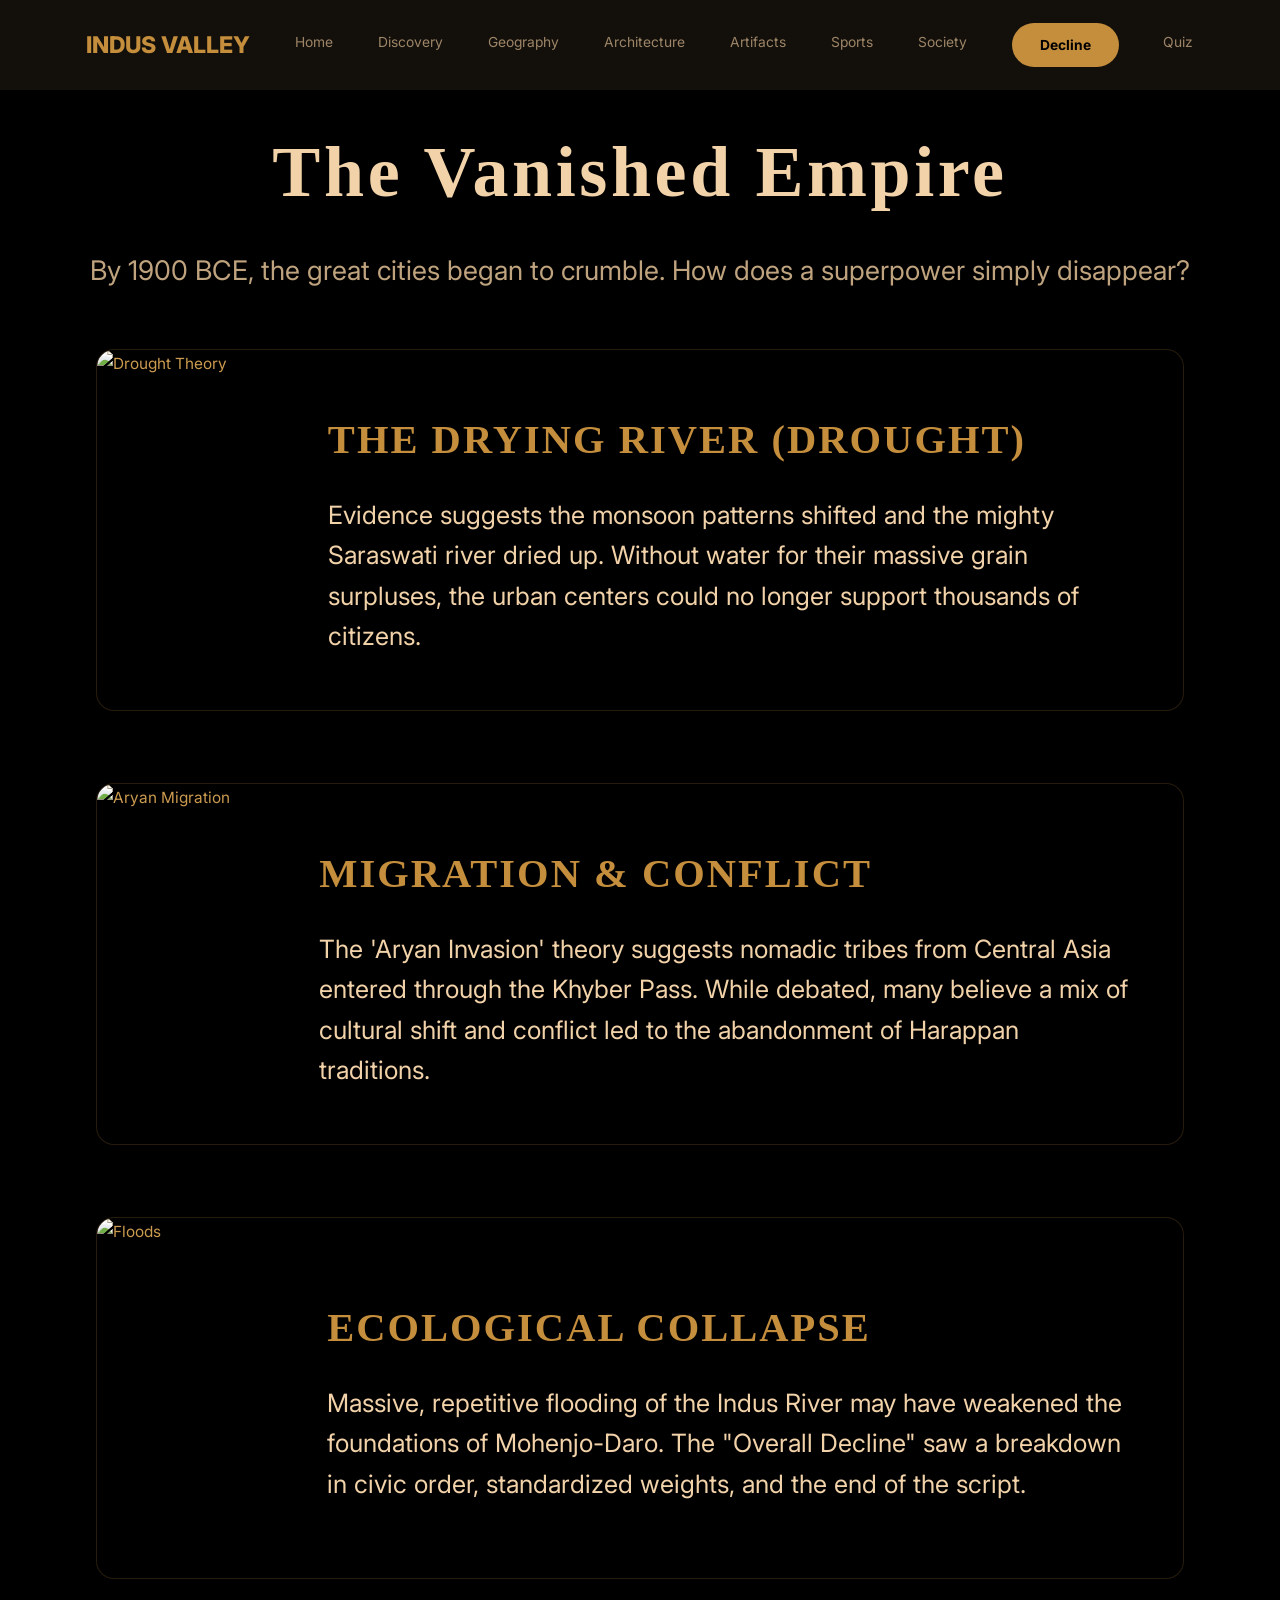
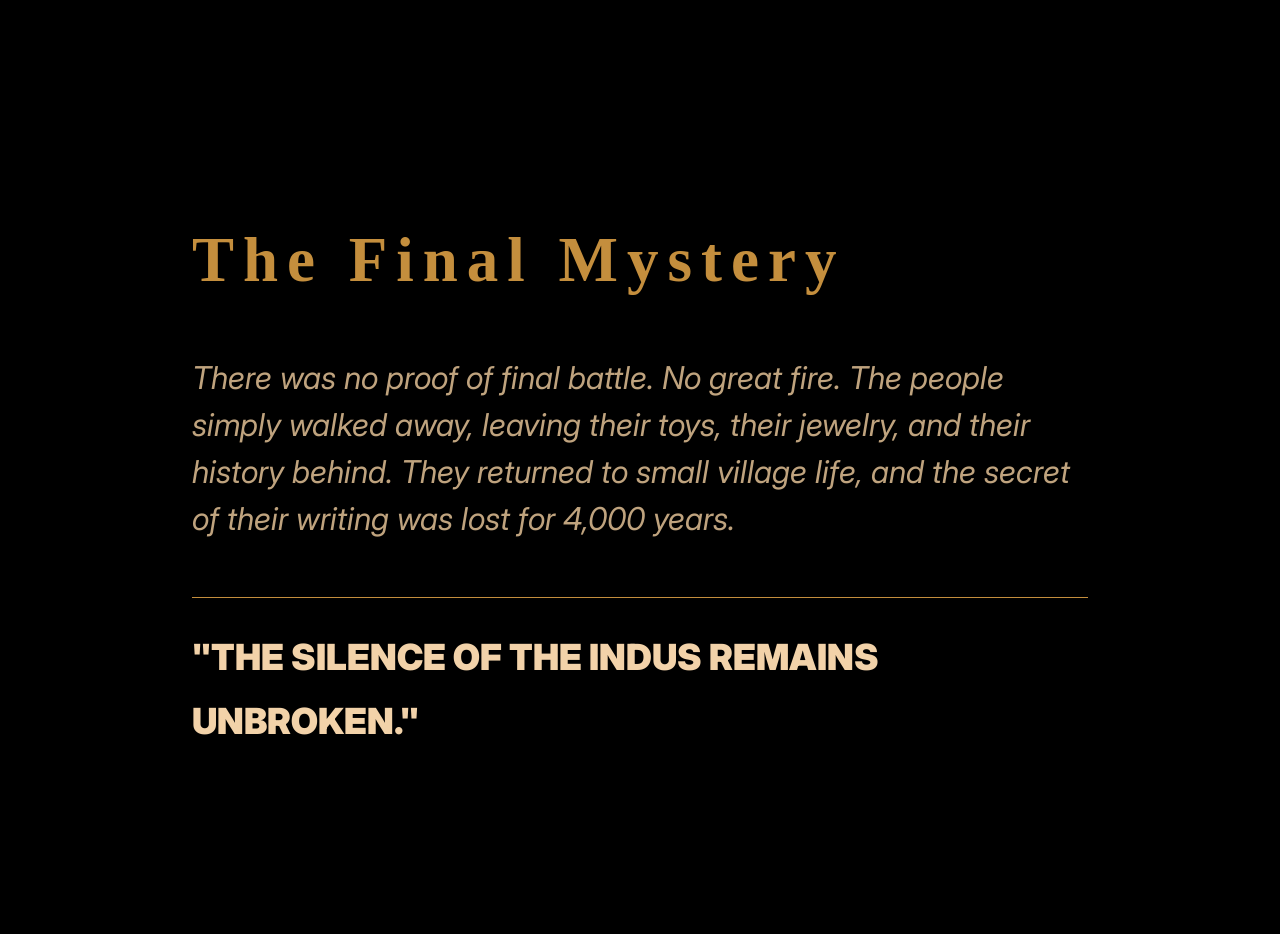
==== decline.html @ d22c120a "Update decline.html" ====
<!DOCTYPE html>
<html lang="en">
    <head>
        <meta charset="UTF-8">
        <meta name="viewport" content="width=device-width, initial-scale=1.0">
        <title>Decline - Indus Valley Civilization</title>

        <style>
            html {
                background-image: url('w1.png');
                background-size: cover;
                background-position: center;
                background-attachment: fixed;
            }
        </style>

        <link rel="stylesheet" href="style.css">
    </head>

    <script src="decline.html"></script>

    <body>
        <script src="https://kit.fontawesome.com/1a28f22896.js" crossorigin="anonymous"></script>

        <div id="header">
            <div id="logo">
                <p>Indus Valley</p>
            </div>

            <a href="index.html" class="inactive">Home</a>
            <a href="discovery.html" class="inactive">Discovery</a>
            <a href="geo.html" class="inactive">Geography</a>
            <a href="bricks.html" class="inactive">Architecture</a>
            <a href="artifacts.html" class="inactive">Artifacts</a>
            <a href="sports.html" class="inactive">Sports</a>
            <a href="society.html" class="inactive">Society</a>
            <a href="decline.html" class="active">Decline</a>
            <a href="quiz.html" class="inactive">Quiz</a>
        </div>

        <div class="decline-container">
            <h1 class="page-title">The Vanished Empire</h1>
            <p class="page-desc">By 1900 BCE, the great cities began to crumble. How does a superpower simply disappear?</p>

            <div class="theory-main-grid">
                
                <div class="theory-card">
                    <div class="theory-img">
                        <img src="x1.jpeg" alt="Drought Theory">
                    </div>
                    <div class="theory-info">
                        <h2>The Drying River (Drought)</h2>
                        <p>Evidence suggests the monsoon patterns shifted and the mighty Saraswati river dried up. Without water for their massive grain surpluses, the urban centers could no longer support thousands of citizens.</p>
                    </div>
                </div>

                <div class="theory-card">
                    <div class="theory-img">
                        <img src="x3.jpeg" alt="Aryan Migration">
                    </div>
                    <div class="theory-info">
                        <h2>Migration & Conflict</h2>
                        <p>The 'Aryan Invasion' theory suggests nomadic tribes from Central Asia entered through the Khyber Pass. While debated, many believe a mix of cultural shift and conflict led to the abandonment of Harappan traditions.</p>
                    </div>
                </div>

                <div class="theory-card">
                    <div class="theory-img">
                        <img src="x2.jpeg" alt="Floods">
                    </div>
                    <div class="theory-info">
                        <h2>Ecological Collapse</h2>
                        <p>Massive, repetitive flooding of the Indus River may have weakened the foundations of Mohenjo-Daro. The "Overall Decline" saw a breakdown in civic order, standardized weights, and the end of the script.</p>
                    </div>
                </div>

            </div>

            <div class="mystery-reveal">
                <div class="mystery-content">
                    <h2>The Final Mystery</h2>
                    <p>There was no proof of final battle. No great fire. The people simply walked away, leaving their toys, their jewelry, and their history behind. They returned to small village life, and the secret of their writing was lost for 4,000 years.</p>
                    <div class="mystery-quote">"The silence of the Indus remains unbroken."</div>
                </div>
            </div>
        </div>
    </body>
</html>
---- style.css ----
/* Home Page */

@import url('https://fonts.googleapis.com/css2?family=Inter:wght@300;400;700;900&display=swap');

html {
    font-size: 1.2vw; 
    background-color: #000;
    font-family: 'Inter', sans-serif;
    color: #c48e3d;
    line-height: 1.8;
}

* {
    margin: 0;
    padding: 0;
    box-sizing: border-box;
    scroll-behavior: smooth;
}

h1, h2, h3{
    font-family: 'Cinzel', serif;
    letter-spacing: 0.05em;
}

#header {
    position: fixed;
    top: 0;
    width: 100%;
    height: 10vh;
    display: flex;
    align-items: center;
    justify-content: space-around;
    padding: 0 5%;
    z-index: 1000;
    background-color: rgba(26, 20, 15, 0.75);
    backdrop-filter: blur(1.5rem); 
    -webkit-backdrop-filter: blur(1.5rem);
}

#logo {
    display: flex;
    flex-direction: column;
    line-height: 0.9;
    font-weight: 800;
    text-transform: uppercase;
}

#logo p {
    margin: 0;
    font-size: 1.5rem;
}

a {
    text-decoration: none;
    font-size: 0.9rem;
    transition: all 0.3s ease;
}

.inactive {
    color: #bfa37e;
    opacity: 0.8;
    position: relative;
    padding-bottom: 5px;
}

.inactive::after {
    content: '';
    position: absolute;
    width: 0; 
    height: 2px;
    bottom: 0;
    left: 0;
    background-color: #c48e3d;
    transition: width 0.3s ease; 
}

.inactive:hover::after {
    width: 100%;
}

.inactive:hover {
    opacity: 1;
    color: #f2d2a9;
}

.active {
    background-color: #c48e3d;
    color: #000;
    padding: 0.6rem 1.8rem;
    border-radius: 5rem;
    font-weight: 700;
}

#main-content {
    padding-top: 15vh; 
    min-height: 100vh;
    display: flex;
    flex-direction: column;
    align-items: center;
    text-align: center;
    padding-inline: 10vw; 
}

#text {
    max-width: 60rem;
    margin-bottom: 3rem;
}

#intro {
    font-size: 5rem; 
    font-weight: 900;
    margin-bottom: 1rem;
    color: #f2d2a9;
}

#semi-intro {
    font-size: 2rem;
    font-weight: 400;
    color: #c48e3d;
    margin-bottom: 2rem;
}

.description {
    font-size: 1.2rem;
    line-height: 1.6;
    color: #e0c097;
    margin-bottom: 1.5rem;
    opacity: 0.9;
}

button {
    background-color: #c48e3d;
    color: #000;
    padding: 1.2rem 3rem;
    border-radius: 5rem;
    font-size: 1.3rem;
    font-weight: 700;
    border: none;
    cursor: pointer;
    margin-bottom: 5rem;
    transition: transform 0.2s ease;
}

button:hover {
    transform: scale(1.05);
    background-color: #d6a354;
}

button:focus,
button:focus-visible,
a:focus,
a:focus-visible,
[role="button"]:focus,
[role="button"]:focus-visible {
  outline: none;
}

#main-content > div:last-child {
    display: flex;
    gap: 2rem;
    justify-content: center;
    width: 100%;
    margin-top: 2rem;
}

#main-content > div:last-child > div {
    background: rgba(255, 255, 255, 0.05);
    padding: 2rem;
    border-radius: 1.5rem;
    min-width: 15rem;
    border: 1px solid rgba(196, 142, 61, 0.2);
    backdrop-filter: blur(5px);
}

#main-content > div:last-child h4 {
    font-size: 2.5rem;
    color: #c48e3d;
    margin: 0;
}

#main-content > div:last-child p {
    font-size: 1rem;
    margin-top: 0.5rem;
    text-transform: uppercase;
    letter-spacing: 2px;
}

.stats-container {
    display: flex;
    flex-direction: row;
    flex-wrap: nowrap;
    justify-content: center;
    align-items: stretch;
    gap: 3rem;       
    width: 90vw;        
    margin: 4rem auto;  
}

.stat-card {
    text-decoration: none;
    color: inherit;
    flex: 1;
    max-width: 25rem; 
    display: flex;
}

.stat-card > div {
    background: rgba(255, 255, 255, 0.05);
    padding: 3rem 2rem;
    border-radius: 2rem;
    width: 100%;
    border: 1px solid rgba(196, 142, 61, 0.2);
    backdrop-filter: blur(1rem);
    transition: all 0.3s ease;
    text-align: center;
}

.stat-card:hover {
    transform: translateY(-1rem); 
}

.stat-card:hover > div {
    background: rgba(196, 142, 61, 0.15);
    border-color: #c48e3d;
    box-shadow: 0 20px 40px rgba(0, 0, 0, 0.4);
}

.stat-card h4 {
    font-size: 3rem;
    color: #c48e3d;
    margin: 0;
    font-weight: 800;
}

.stat-card p {
    font-size: 1.1rem;
    margin-top: 0.8rem;
    text-transform: uppercase;
    letter-spacing: 0.15rem;
    opacity: 0.8;
}

/* Discovery Page */
#discovery-content {
    padding-top: 15vh;
    padding-bottom: 10vh;
}

.section-title {
    text-align: center;
    font-size: 4rem;
    color: #f2d2a9;
    margin-bottom: 5rem;
}

.timeline {
    position: relative;
    max-width: 1000px;
    margin: 0 auto;
}

.timeline-line {
    position: absolute;
    width: 2px;
    background: #c48e3d;
    top: 0;
    bottom: 0;
    left: 50%;
    transform: translateX(-50%);
}

.timeline-item {
    padding: 2rem 0;
    width: 50%;
    position: relative;
    cursor: pointer;
}

.left {
    left: 0;
    padding-right: 3rem;
    text-align: right; 
}

.right {
    left: 50%;
    padding-left: 3rem;
    text-align: left; 
}

.timeline-dot {
    position: absolute;
    width: 16px;
    height: 16px;
    background: #c48e3d;
    border-radius: 50%;
    top: 50%;
    z-index: 2;
    box-shadow: 0 0 10px #c48e3d;
}

.left .timeline-dot {
    right: -8px; 
    transform: translateY(-50%); 
}

.right .timeline-dot {
    left: -8px; 
    transform: translateY(-50%); 
}

.timeline-content {
    background: rgba(255, 255, 255, 0.05);
    padding: 2rem;
    border-radius: 1.5rem;
    border: 1px solid rgba(196, 142, 61, 0.2);
    backdrop-filter: blur(10px);
    transition: all 0.3s ease;
}

.timeline-content:hover {
    transform: scale(1.05);
    border-color: #f2d2a9;
    background: rgba(196, 142, 61, 0.1);
}

.year-badge {
    display: inline-block;
    background: #c48e3d;
    color: #000;
    padding: 0.3rem 1rem;
    border-radius: 2rem;
    font-weight: 800;
    margin-bottom: 1rem;
}

.modal {
    display: none;
    position: fixed;
    z-index: 9999;
    left: 0;
    top: 0;
    width: 100%;
    height: 100%;
    background-color: rgba(0, 0, 0, 0.9);
    backdrop-filter: blur(10px);
    align-items: center;
    justify-content: center;
}

.modal-content {
    background: #1a140f;
    padding: 3rem;
    border-radius: 2rem;
    max-width: 500px;
    width: 85%;
    border: 1px solid #c48e3d;
    position: relative;
    color: #f2d2a9;
    animation: popIn 0.3s ease-out;
}

@keyframes popIn {
    from { 
        transform: scale(0.8); opacity: 0; 
    }
    to {
        transform: scale(1); opacity: 1; 
    }
}

.close-btn {
    position: absolute;
    top: 1rem;
    right: 1.5rem;
    font-size: 2.5rem;
    cursor: pointer;
    color: #c48e3d;
}

.close-btn:hover {
    color: #fff; 
}

/* Geography page */
#map-section {
    padding-top: 15vh;
    text-align: center;
}

.map-title {
    font-size: 3.8rem;
    font-family: 'Trajan Pro', 'Palatino Linotype', Georgia, serif;
    color: #f2d2a9;
    letter-spacing: 0.15em;
    text-transform: uppercase;
    margin-bottom: 0.4rem;
    text-shadow: 0 0 40px rgba(196, 142, 61, 0.4);
}

.map-subtitle {
    color: #bfa37e;
    font-family: Georgia, serif;
    font-style: italic;
    font-size: 1rem;
    letter-spacing: 0.08em;
    margin-bottom: 2rem;
    opacity: 0.85;
}

#map-wrapper {
    width: 85%;
    height: 70vh;
    margin: 0 auto;
    border: 1.5px solid rgba(196, 142, 61, 0.6);
    border-radius: 1.5rem;
    overflow: hidden;
    box-shadow:
        0 0 0 1px rgba(196, 142, 61, 0.15),
        0 0 60px rgba(0, 0, 0, 0.8),
        inset 0 0 30px rgba(0, 0, 0, 0.3);
    position: relative;
}

#map-wrapper::after {
    content: '';
    position: absolute;
    inset: 0;
    border-radius: 1.5rem;
    background: radial-gradient(ellipse at center, transparent 60%, rgba(0,0,0,0.45) 100%);
    pointer-events: none;
    z-index: 500;
}

#map {
    width: 100%;
    height: 100%;
    background: #1a140f;
}

.city-label {
    background: none;
    border: none;
}

.city-label .dot {
    width: 8px;
    height: 8px;
    border-radius: 50%;
    background: #ff6b35;
    border: 2px solid #fff;
    box-shadow: 0 0 6px rgba(255, 107, 53, 0.9);
    margin: 0 auto 3px auto;
}

.city-label span {
    font-family: 'Palatino Linotype', Georgia, serif;
    font-size: 11px;
    font-weight: 700;
    color: #000;
    background: rgba(255, 255, 255, 0.72);
    padding: 1px 5px;
    border-radius: 3px;
    white-space: nowrap;
    display: block;
    letter-spacing: 0.04em;
    backdrop-filter: blur(2px);
}

.river-label span {
    font-family: Georgia, serif;
    font-size: 10px;
    font-style: italic;
    color: #87ceeb;
    text-shadow: 0 1px 3px #000, 1px 1px 0 #000;
    white-space: nowrap;
}

.leaflet-tooltip {
    display: none !important;
}

.trade-container {
    padding-top: 12vh;
    padding-bottom: 10vh;
    text-align: center;
}

.trade-main-grid {
    display: grid;
    grid-template-columns: 40vw 48vw; 
    gap: 4vw;
    justify-content: center;
    margin-top: 5vh;
}

.economy-summary, .trade-map-visual {
    background: rgba(196, 142, 61, 0.05);
    border: 1px solid rgba(196, 142, 61, 0.2);
    border-radius: 2vh;
    padding: 4vh;
    text-align: left;
}

.economy-summary h2, .trade-map-visual h2, .colorful-graphs h2 {
    color: #c48e3d;
    font-size: 4vh;
    margin-bottom: 3vh;
}

.pillar-card {
    display: flex;
    align-items: center;
    margin-bottom: 3vh;
    padding: 2.5vh;
    background: rgba(0,0,0,0.3);
    border-radius: 1.5vh;
}

.pillar-card i {
    font-size: 5vh;
    color: #c48e3d;
    margin-right: 2vw;
}

.pillar-card h3 {
    color: #f2d2a9;
    font-size: 2.8vh;
    margin-bottom: 0.5vh;
}

.pillar-card p {
    color: #bfa37e;
    font-size: 2vh;
}

.colorful-graphs {
    margin-top: 5vh;
    padding-top: 3vh;
    border-top: 1px solid rgba(196, 142, 61, 0.2);
}

.graph-box {
    display: flex;
    flex-direction: column;
    gap: 2vh;
}

.bar-row {
    display: flex;
    align-items: center;
    justify-content: space-between;
}

.bar-row .label {
    color: #f2d2a9;
    font-size: 2.2vh;
    width: 10vw;
    text-align: left;
}

.full-bar {
    flex-grow: 1;
    height: 3vh;
    background: rgba(255,255,255,0.1);
    border-radius: 1.5vh;
    overflow: hidden;
}

.bar {
    height: 100%;
    border-radius: 1.5vh;
}

.bar.green {
    background: #27ae60; 
}

.bar.red {
    background: #e74c3c; 
}

.graph-legend {
    display: flex;
    justify-content: space-between;
    margin-top: 3vh;
    color: #bfa37e;
    font-size: 1.8vh;
}

.leg-item {
    display: flex;
    align-items: center;
    gap: 1vw;
}

.green-icon {
    color: #27ae60;
}

.red-icon {
    color: #e74c3c;
}

.trade-map-visual {
    text-align: center; 
}

.map-wrap {
    width: 100%;
    height: 65vh;
    border-radius: 2vh;
    overflow: hidden;
    border: 2px solid #c48e3d;
    margin-bottom: 3vh;
}

.map-wrap img {
    width: 100%;
    height: 100%;
    object-fit: contain; 
    background: #fff; 
}

.map-caption {
    color: #f2d2a9;
    font-size: 2.2vh;
    line-height: 1.4;
    padding: 0 2vh;
}

.trade-footer-box {
    width: 80vw;
    margin: 6vh auto;
    background: rgba(196, 142, 61, 0.1);
    padding: 5vh;
    border-radius: 3vh;
    border: 1px solid #c48e3d;
}

.trade-footer-box h2 {
    color: #c48e3d;
    font-size: 4.5vh;
    margin-bottom: 2vh;
}

.trade-footer-box p {
    color: #f2d2a9;
    font-size: 2.8vh;
    line-height: 1.5; 
}

/* Architecture page */
.arch-container {
    padding-top: 12vh;
    padding-bottom: 5vh;
    text-align: center;
}

.page-title {
    font-size: 8vh; 
    color: #f2d2a9;
    margin-bottom: 1vh;
}

.page-desc {
    font-size: 3vh;
    color: #bfa37e;
    margin-bottom: 5vh;
}

.arch-grid {
    display: grid;
    grid-template-columns: repeat(3, 28vw); 
    gap: 3vw;
    justify-content: center;
    padding: 0 5vw;
}

.arch-card {
    height: 45vh;
    position: relative;
    border-radius: 2vh;
    overflow: hidden;
    cursor: pointer;
    border: 1px solid rgba(196, 142, 61, 0.3);
    transition: transform 0.4s ease;
}

.arch-card img {
    width: 100%;
    height: 100%;
    object-fit: cover;
    filter: brightness(0.6);
}

.arch-card:hover {
    transform: translateY(-1vh);
    border-color: #c48e3d;
}

.card-overlay {
    position: absolute;
    bottom: 0;
    width: 100%;
    padding: 3vh 0;
    background: linear-gradient(transparent, rgba(0,0,0,0.9));
    color: #f2d2a9;
}

.card-overlay h3 {
    font-size: 3.5vh;
    margin: 0; 
}
.card-overlay p {
    font-size: 2vh; 
    color: #c48e3d; 
}

.arch-footer-info {
    width: 80vw;
    margin: 6vh auto;
    padding: 4vh;
    background: rgba(196, 142, 61, 0.05);
    border-radius: 2vh;
    border: 1px solid rgba(196, 142, 61, 0.2);
}

.arch-footer-info h2 {
    color: #c48e3d; 
    font-size: 4vh; 
    margin-bottom: 2vh; 
}
.arch-footer-info p {
    color: #f2d2a9;
    font-size: 2.5vh;
    line-height: 1.6;
}

.smart-modal {
    width: 70vw;
    padding: 8vh;
}

#arch-details h2 {
    font-size: 6vh;
    color: #c48e3d;
    margin-bottom: 3vh;
}

#arch-details p {
    font-size: 3.5vh;
    line-height: 1.5;
    color: #f2d2a9;
}

/* Artifacts page */
.sources-section {
    margin-top: 10vh;
    padding: 0 5vw;
}

.source-group {
    margin-bottom: 8vh;
}

.source-heading {
    color: #c48e3d;
    font-size: 5vh;
    text-transform: uppercase;
    letter-spacing: 0.5vw;
    margin-bottom: 4vh;
    border-bottom: 1px solid rgba(196, 142, 61, 0.3);
    display: inline-block;
    padding-bottom: 1vh;
}

.source-grid {
    display: grid;
    grid-template-columns: repeat(4, 1fr);
    gap: 2vw;
}

.source-box {
    background: rgba(196, 142, 61, 0.08);
    border: 1px solid rgba(196, 142, 61, 0.4);
    padding: 4vh 2vw;
    border-radius: 1.5vh;
    transition: background 0.3s ease;
}

.source-box:hover {
    background: rgba(196, 142, 61, 0.15);
}

.source-box h3 {
    color: #f2d2a9;
    font-size: 3vh;
    margin-bottom: 2vh;
}

.source-box p {
    color: #bfa37e;
    font-size: 2.2vh;
    line-height: 1.5;
}

/* Sports page */
.top-ui{
    position:absolute;
    top:15px;
    width:100%;
    display:flex;
    justify-content:space-around;
    z-index:200;
    color:white;
    text-shadow:2px 2px black;
}

.health-box{
    margin-top:10vh;
    width:30%;
}

.health-box p{
    font-size:1.3rem;
    margin-bottom:8px;
}

.health-bar{
    width:100%;
    height:28px;
    background:#2b1a0f;
    border:4px solid #fff;
    border-radius:20px;
    overflow:hidden;
}

#playerHealth{
    width:100%;
    height:100%;
    border-radius:20px;

    background:
    linear-gradient(to right,
    #ffd166,
    #ff6b00);

    transition:.2s;
}

#aiHealth{
    width:100%;
    height:100%;
    border-radius:20px;

    background:
    linear-gradient(to right,
    #7fb3ff,
    #004cff);

    transition:.2s;
}

.score-box{
    margin-top:10vh;
    text-align:center;
}

#score{
    font-size:4rem;
    color:#fff3d4;
}

.game-world{
    width:100vw;
    height:100vh;
    position:relative;
    overflow:hidden;

    background:
    linear-gradient(to bottom,
    #f7c97b 0%,
    #d9984e 35%,
    #8b5a2b 35%,
    #5c3b1e 100%);
}

.sun{
    position:absolute;
    top:60px;
    right:90px;

    width:140px;
    height:140px;

    background:#ffcc33;
    border-radius:50%;

    box-shadow:
    0 0 60px #ffcc33,
    0 0 120px orange;
}

.temple{
    position:absolute;
    bottom:260px;
    left:50%;
    transform:translateX(-50%);

    width:520px;
    height:230px;

    background:#8d6740;

    border:10px solid #5c3b1e;

    border-radius:12px;

    box-shadow:0 0 40px rgba(0,0,0,.5);
}

.temple::before{
    content:"";

    position:absolute;

    top:-70px;
    left:70px;

    width:360px;
    height:80px;

    background:#a87946;

    clip-path:polygon(0 100%,50% 0,100% 100%);
}

.pillar{
    position:absolute;
    bottom:170px;

    width:80px;
    height:260px;

    background:#b3834f;

    border:8px solid #5c3b1e;

    box-shadow:0 0 20px rgba(0,0,0,.4);
}

.pillar::before{
    content:"";

    position:absolute;

    top:-20px;
    left:-10px;

    width:84px;
    height:20px;

    background:#6b4423;
}

.pillar1{
    left:10%;
}

.pillar2{
    right:10%;
}

.fire{
    position:absolute;
    bottom:250px;

    width:40px;
    height:40px;

    border-radius:50%;

    background:orange;

    box-shadow:
    0 0 20px orange,
    0 0 50px red;

    animation:flicker .15s infinite alternate;
}

.fire1{
    left:28%;
}

.fire2{
    right:28%;
}

@keyframes flicker{
    from{
        transform:scale(1);
        opacity:.8;
    }

    to{
        transform:scale(1.25);
        opacity:1;
    }
}

.crowd{
    position:absolute;
    bottom:260px;
    width:100%;
    height:120px;

    background:
    repeating-radial-gradient(circle,
    #1a0f07 0 12px,
    transparent 12px 22px);

    opacity:.5;
}

.dust{
    position:absolute;
    inset:0;

    background:
    radial-gradient(circle,
    rgba(255,255,255,.08) 1px,
    transparent 1px);

    background-size:40px 40px;

    opacity:.2;

    animation:dustMove 10s linear infinite;
}

@keyframes dustMove{
    from{
        transform:translateX(0);
    }

    to{
        transform:translateX(-200px);
    }
}

.arena{
    position:absolute;

    bottom:70px;
    left:50%;

    transform:translateX(-50%);

    width:82%;
    height:240px;

    background:
    radial-gradient(circle at center,
    #d6a15f 0%,
    #b97838 100%);

    border:12px solid #5c3b1e;

    border-radius:30px;

    box-shadow:
    inset 0 0 40px rgba(0,0,0,.4),
    0 0 40px rgba(0,0,0,.7);
}

.fighter{
    position:absolute;

    bottom:20px;

    width:140px;
    height:190px;

    transition:left .08s linear;
}

.head{
    width:60px;
    height:60px;

    border-radius:50%;

    background:#c68642;

    position:absolute;

    top:0;
    left:40px;

    border:4px solid #2b1a0f;

    box-shadow:0 4px 10px rgba(0,0,0,.4);
}

.head::before{
    content:"";

    position:absolute;

    top:-8px;
    left:-6px;

    width:70px;
    height:24px;

    background:#d97706;

    border-radius:20px;
}

.head::after{
    content:"";

    position:absolute;

    top:22px;
    left:15px;

    width:30px;
    height:6px;

    background:black;

    border-radius:10px;
}

.body{
    width:80px;
    height:95px;

    position:absolute;

    top:58px;
    left:30px;

    border-radius:20px;

    border:4px solid #2b1a0f;
}

.player .body{
    background:#a83232;
}

.enemy .body{
    background:#2554a3;
}

.arm{
    width:18px;
    height:70px;

    background:#c68642;

    position:absolute;

    top:65px;

    border-radius:20px;

    animation:punch .25s infinite alternate;
}

.left-arm{
    left:8px;
}

.right-arm{
    right:8px;
}

.leg{
    width:22px;
    height:75px;

    background:#3b2a1f;

    position:absolute;

    bottom:0;

    border-radius:15px;
}

.left-leg{
    left:42px;
}

.right-leg{
    right:42px;
}

@keyframes punch{
    from{
        transform:rotate(0deg);
    }

    to{
        transform:rotate(18deg);
    }
}

.controls{
    position:absolute;
    bottom:20px;
    width:100%;
    display:flex;
    justify-content:center;
    z-index:300;
}

#pushBtn{
    padding:22px 110px;

    font-size:42px;

    border:none;

    border-radius:20px;

    background:
    linear-gradient(to bottom,
    #ffb347,
    #ff5a00);

    color:white;

    font-weight:900;

    letter-spacing:3px;

    cursor:pointer;

    box-shadow:
    0 10px #8f2f00,
    0 0 30px rgba(255,90,0,.5);

    transition:.1s;
}

#pushBtn:hover{
    transform:scale(1.05);
}

#pushBtn:active{
    transform:translateY(5px);
    box-shadow:
    0 5px #8f2f00;
}

#message{
    position:absolute;

    top:42%;
    width:100%;

    text-align:center;

    font-size:6rem;

    color:white;

    text-shadow:
    0 0 20px black,
    4px 4px black;

    z-index:500;
}

.fall{
    transform:
    rotate(90deg)
    translateY(400px);

    opacity:0;

    transition:1s;
}

.shake{
    animation:shake .12s;
}

@keyframes shake{

    0%{
        transform:translateX(-50%) translateY(0);
    }

    25%{
        transform:translateX(-49%) translateY(-2px);
    }

    50%{
        transform:translateX(-51%) translateY(2px);
    }

    75%{
        transform:translateX(-49%) translateY(-1px);
    }

    100%{
        transform:translateX(-50%) translateY(0);
    }
}

/* Society Page */

.society-container {
    padding-top: 12vh;
    padding-bottom: 5vh;
    text-align: center;
}

.society-grid {
    display: grid;
    grid-template-columns: 48vw 42vw;
    gap: 3vw;
    justify-content: center;
    margin-top: 5vh;
}

.society-section {
    background: rgba(196, 142, 61, 0.05);
    border: 1px solid rgba(196, 142, 61, 0.2);
    border-radius: 2vh;
    padding: 4vh;
    text-align: left;
}

.section-title {
    color: #c48e3d;
    font-size: 4.5vh;
    margin-bottom: 2vh;
}

.section-title i {
    margin-right: 1vw;
}

.section-intro {
    color: #f2d2a9;
    font-size: 2.5vh;
    margin-bottom: 4vh;
    line-height: 1.4;
}

.image-gallery {
    display: flex;
    flex-direction: column;
    gap: 3vh;
}

.img-card {
    display: flex;
    align-items: center;
    background: rgba(0,0,0,0.3);
    padding: 2vh;
    border-radius: 1.5vh;
    gap: 2vw;
}

.img-card img {
    width: 12vw;
    height: 18vh;
    object-fit: contain;
    border: 1px solid #c48e3d;
    background: #222;
}

.img-card p {
    color: #bfa37e;
    font-size: 2vh;
    line-height: 1.5;
}

.img-card strong {
    display: block;
    color: #f2d2a9;
    font-size: 2.2vh;
    margin-bottom: 0.5vh;
}

.gov-content {
    display: flex;
    flex-direction: column;
    gap: 2.5vh;
}

.gov-item {
    border-left: 4px solid #c48e3d;
    padding-left: 2vw;
    padding-bottom: 1vh;
}

.gov-item h3 {
    color: #f2d2a9;
    font-size: 3vh;
    margin-bottom: 1vh;
}

.gov-item p {
    color: #bfa37e;
    font-size: 2.2vh;
    line-height: 1.4;
}

/* Decline page */
.decline-container {
    padding-top: 12vh;
    padding-bottom: 10vh;
}

.page-title {
    text-align: center;
}

.page-desc {
    text-align: center;
}

.theory-main-grid {
    display: flex;
    flex-direction: column;
    gap: 8vh;
    align-items: center;
    margin-top: 6vh;
}

.theory-card {
    display: flex;
    width: 85vw;
    background: rgba(0, 0, 0, 0.6);
    border: 1px solid rgba(196, 142, 61, 0.2);
    border-radius: 2vh;
    overflow: hidden;
    transition: border-color 0.4s ease;
}

.theory-card:hover {
    border-color: #c48e3d;
}

.theory-img {
    width: 40vw;
    height: 40vh;
}

.theory-img img {
    width: 100%;
    height: 100%;
    object-fit: cover;
    filter: sepia(0.3) contrast(1.1);
}

.theory-info {
    padding: 5vh 4vw;
    text-align: left;
    display: flex;
    flex-direction: column;
    justify-content: center;
}

.theory-info h2 {
    color: #c48e3d;
    font-size: 4.5vh;
    margin-bottom: 2vh;
    text-transform: uppercase;
}

.theory-info p {
    color: #f2d2a9;
    font-size: 2.8vh;
    line-height: 1.6;
}

.mystery-reveal {
    margin-top: 15vh;
    padding: 10vh 5vw;
    background: url('w1.jpeg');
    background-size: cover;
    background-attachment: fixed;
    position: relative;
}

.mystery-reveal::before {
    content: '';
    position: absolute;
    top:0; left:0; width:100%; height:100%;
    background: rgba(0,0,0,0.4);
}

.mystery-content {
    position: relative;
    z-index: 2;
    max-width: 70vw;
    margin: 0 auto;
}

.mystery-content h2 {
    font-size: 7vh;
    color: #c48e3d;
    letter-spacing: 1vh;
    margin-bottom: 4vh;
}

.mystery-content p {
    font-size: 3.5vh;
    color: #bfa37e;
    font-style: italic;
    line-height: 1.5;
}

.mystery-quote {
    margin-top: 6vh;
    font-size: 4vh;
    color: #f2d2a9;
    font-weight: 900;
    text-transform: uppercase;
    border-top: 1px solid #c48e3d;
    padding-top: 3vh;
    display: inline-block;
}

.vote-section {
    width: 85vw;
    margin: 15vh auto 5vh auto;
    padding: 5vh 4vw;

    background: rgba(0,0,0,0.65);
    border: 1px solid rgba(196,142,61,0.3);
    border-radius: 2vh;

    text-align: center;
    backdrop-filter: blur(5px);
}

.vote-section h1 {
    color: #c48e3d;
    font-size: 5vh;
    margin-bottom: 2vh;
    text-transform: uppercase;
}

.vote-section p {
    color: #f2d2a9;
    font-size: 2.7vh;
    margin-bottom: 5vh;
}

.vote-options {
    display: flex;
    flex-wrap: wrap;
    justify-content: center;
    gap: 2vh;
}

.vote-options button {
    padding: 2vh 2vw;
    border: none;
    border-radius: 1vh;

    background: #c48e3d;
    color: black;

    font-size: 2.2vh;
    font-weight: bold;

    cursor: pointer;
    transition: 0.3s;
}

.vote-options button:hover {
    background: #f2d2a9;
    transform: scale(1.05);
}

.results {
    margin-top: 6vh;
}

.results h2 {
    color: #c48e3d;
    margin-bottom: 3vh;
    font-size: 4vh;
}

.result-item {
    color: #f2d2a9;
    font-size: 2.5vh;
    margin: 1vh 0;
}

.vote-message {
    margin-top: 4vh;
    font-size: 2.8vh;
    color: #7CFC00;
    font-weight: bold;
}

.vote-options button:disabled {
    transform: none;
}
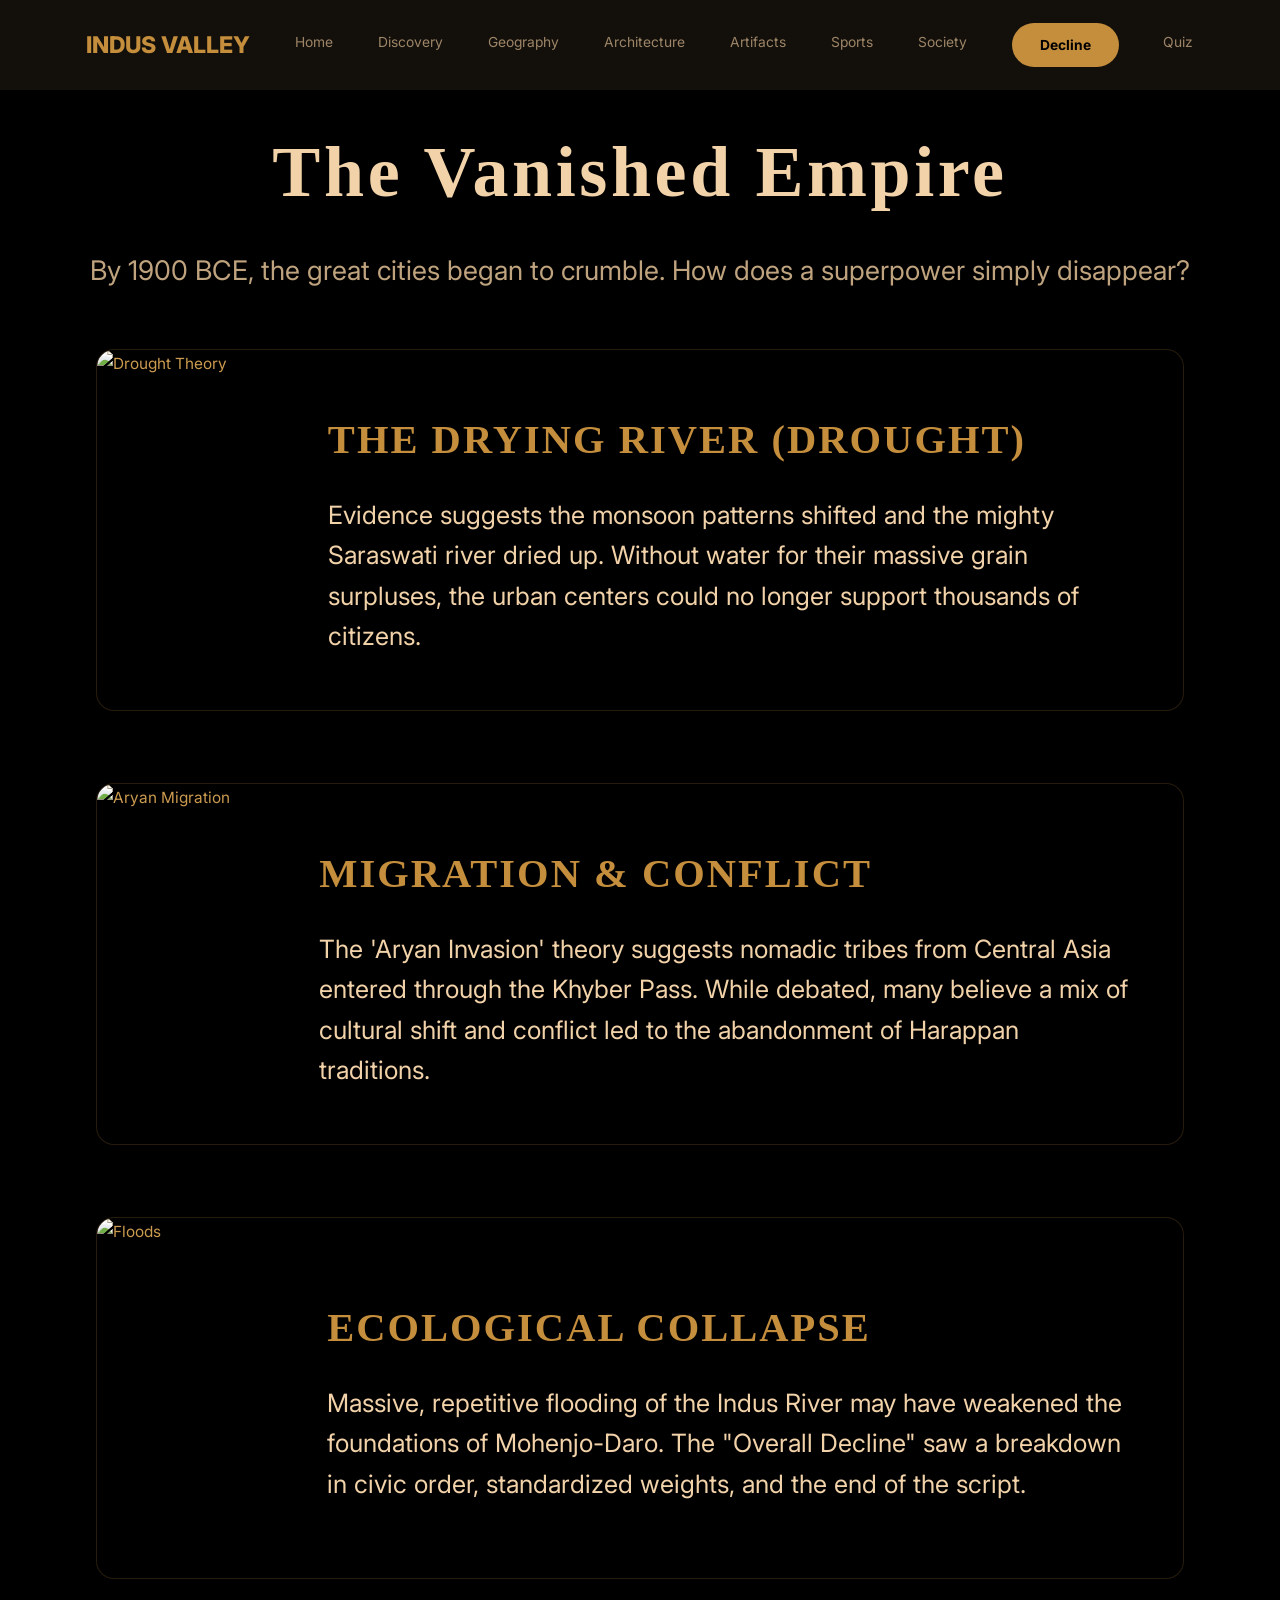
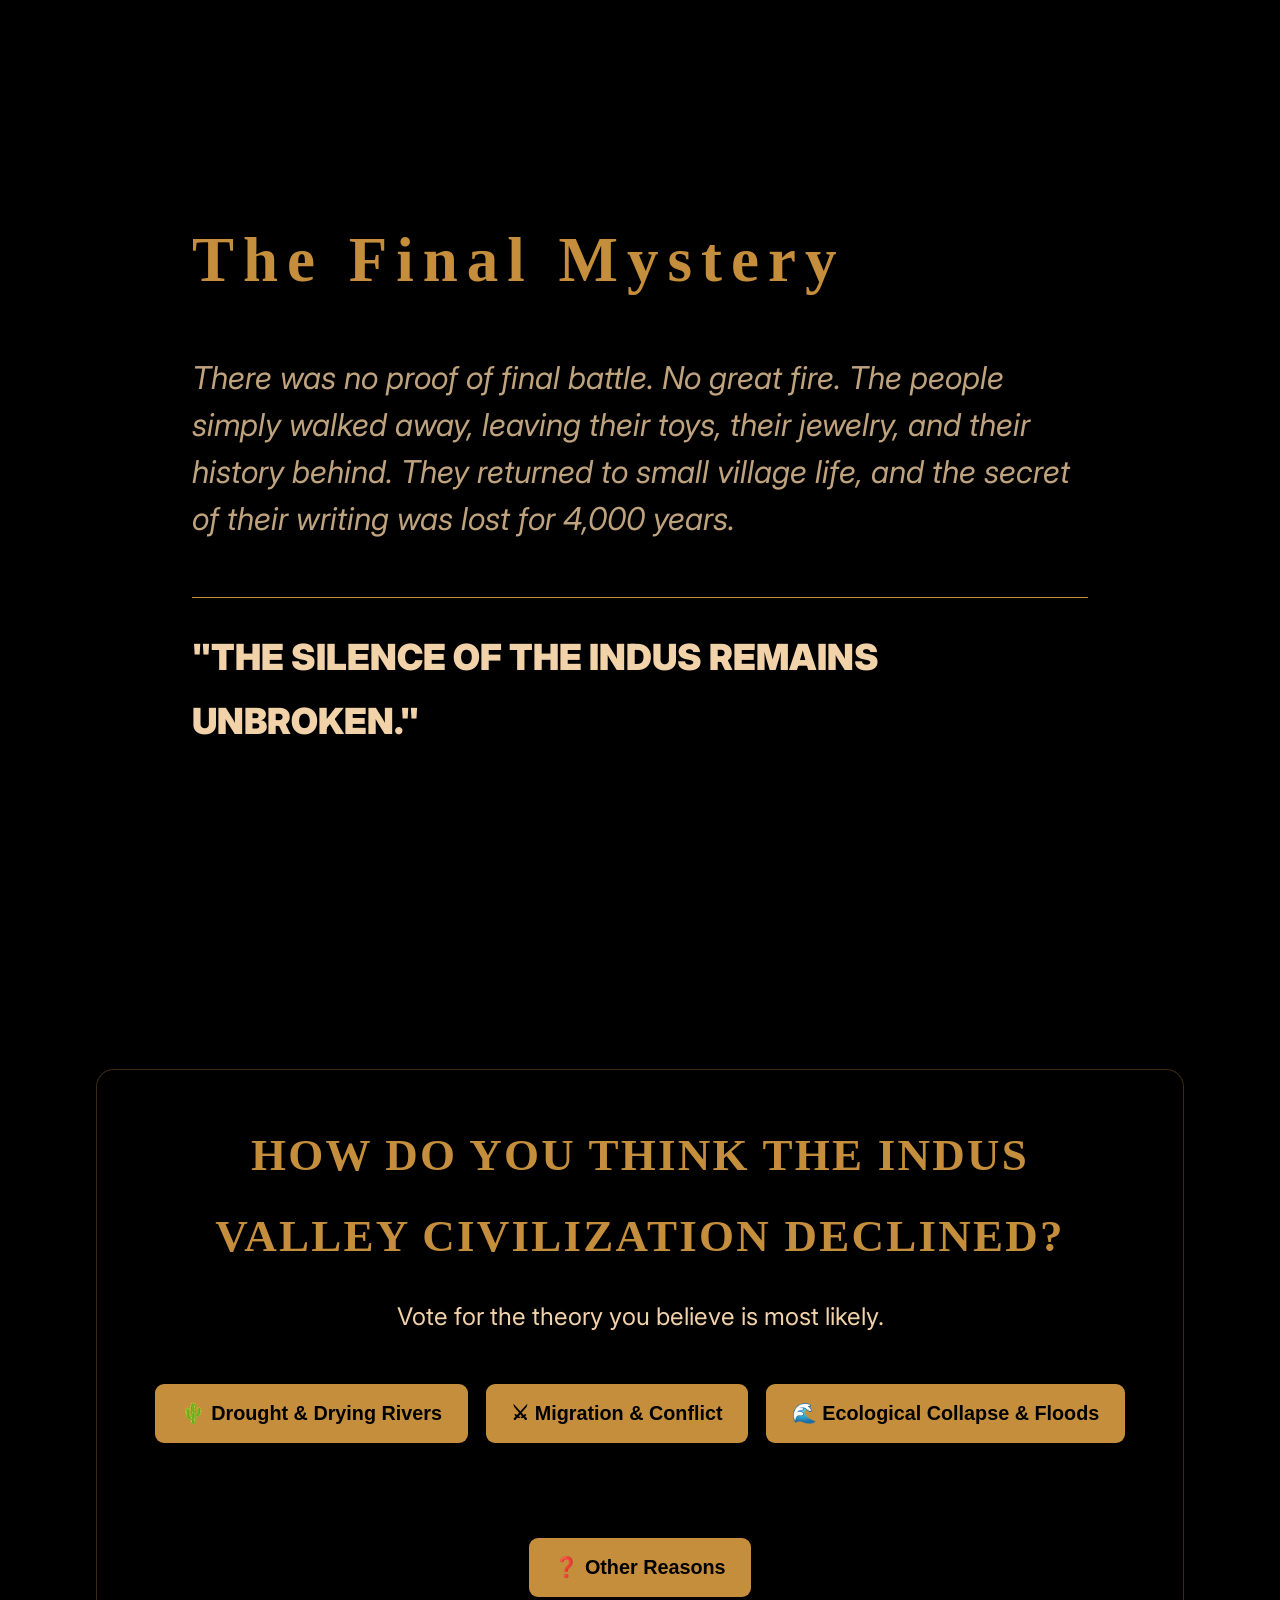
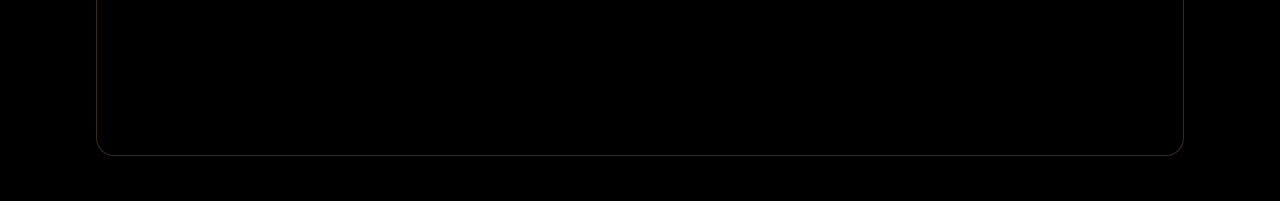
==== commit 8661e82c: "Update decline.html" ====
--- a/decline.html
+++ b/decline.html
@@ -84,5 +84,47 @@
                 </div>
             </div>
         </div>
+
+        <div class="vote-section">
+            <h1>How Do YOU Think the Indus Valley Civilization Declined?</h1>
+            <p>Vote for the theory you believe is most likely.</p>
+    
+            <div class="vote-options">
+                <button onclick="vote('drought')">🌵 Drought & Drying Rivers</button>
+    
+                <button onclick="vote('migration')">⚔ Migration & Conflict</button>
+    
+                <button onclick="vote('floods')">🌊 Ecological Collapse & Floods</button>
+    
+                <button onclick="vote('other')">❓ Other Reasons</button>
+            </div>
+    
+            <div id="vote-message" class="vote-message"></div>
+    
+            <div class="results" id="results-box" style="display:none;">
+    
+                <h2>Community Opinion</h2>
+    
+                <div class="result-item">
+                    🌵 Drought & Drying Rivers —
+                    <span id="drought-percent"></span>
+                </div>
+    
+                <div class="result-item">
+                    ⚔ Migration & Conflict —
+                    <span id="migration-percent"></span>
+                </div>
+    
+                <div class="result-item">
+                    🌊 Ecological Collapse —
+                    <span id="floods-percent"></span>
+                </div>
+    
+                <div class="result-item">
+                    ❓ Other —
+                    <span id="other-percent"></span>
+                </div>
+            </div>
+        </div>
     </body>
 </html>
